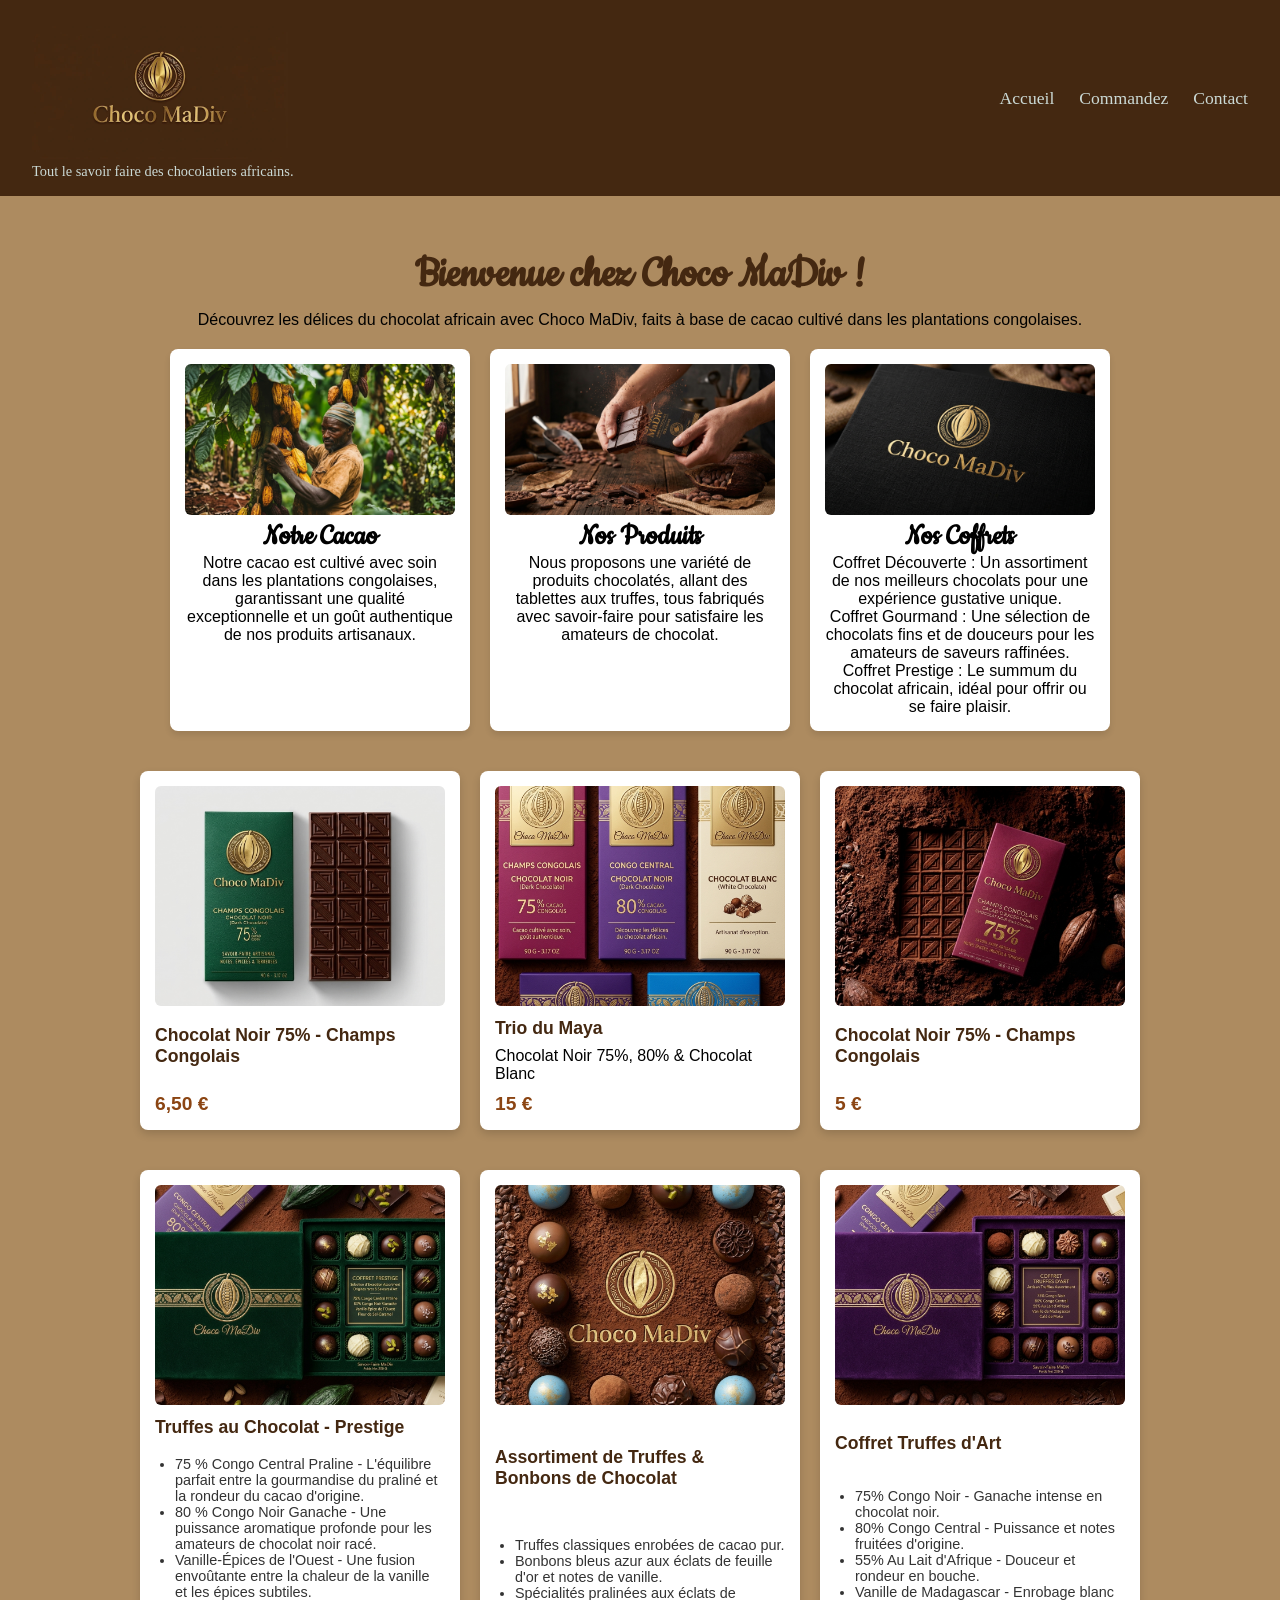
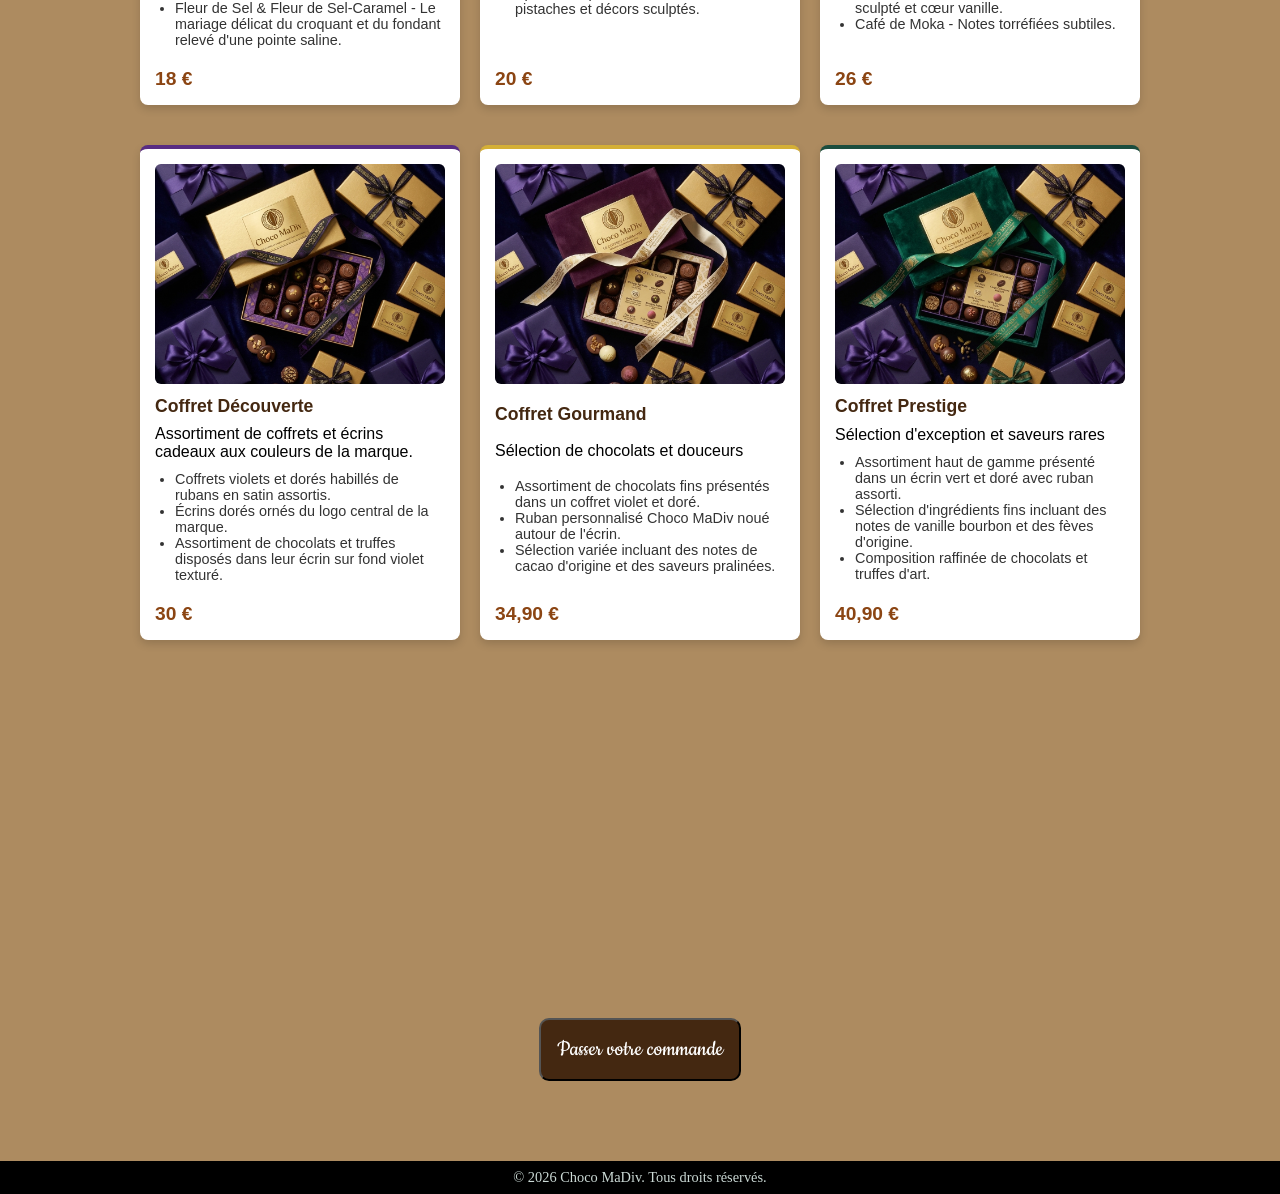
==== index.html @ 6e5a8d26 "Premier commit - Fondations du projet" ====
<!DOCTYPE html>
<html lang="fr">
<head>
    <meta charset="UTF-8">
    <meta name="viewport" content="width=device-width, initial-scale=1.0">
    <title>Choco MaDiv</title>
    <link rel="stylesheet" href="css/style.css">
    <link type="image/jpeg" rel="icon" href="assets/images/favicon.jpg">
    <link rel="preconnect" href="https://fonts.googleapis.com">
    <link rel="preconnect" href="https://fonts.gstatic.com" crossorigin>
    <link href="https://fonts.googleapis.com/css2?family=Cookie&display=swap" rel="stylesheet">
</head>
<body>
    <header>
        <div class="logo">
        <a href="index.html" class="logo" title="Choco MaDiv">
            <img src="assets/images/logo_MaDiv_2.webp" alt="logo_Choco_MaDiv">
        </a>
        <h1>Tout le savoir faire des chocolatiers africains.</h1>
        </div>

        <nav>
            <ul>
                <li><a href="index.html">Accueil</a></li>
                <li><a href="html/commandez.html">Commandez</a></li>
                <li><a href="#">Contact</a></li>
            </ul>
        </nav>
    </header>
    
    <main>
        <section class="welcom">
            <h2>Bienvenue chez Choco MaDiv !</h2>
            <p>Découvrez les délices du chocolat africain avec Choco MaDiv, faits à base de cacao cultivé dans les plantations congolaises.</p>
            <div class="recette">
                <article>
                    <img src="assets/images/Cultiv_MaDiv.jpg" alt="Cultiv_MaDiv">
                    <h3>Notre Cacao</h3>
                    <p>Notre cacao est cultivé avec soin dans les plantations congolaises, garantissant une qualité exceptionnelle et un goût authentique de nos produits artisanaux.</p>
                </article>

                <article>
                    <img src="assets/images/choco_MaDiv.jpg" alt="Choco_MaDiv">
                    <h3>Nos Produits</h3>
                    <p>Nous proposons une variété de produits chocolatés, allant des tablettes aux truffes, tous fabriqués avec savoir-faire pour satisfaire les amateurs de chocolat.</p>
                </article>

                <article>
                    <img src="assets/images/Coffret_MaDiv.jpg" alt="Coffret_MaDiv">
                    <h3>Nos Coffrets</h3>
                    <ul>
                        <li>Coffret Découverte : Un assortiment de nos meilleurs chocolats pour une expérience gustative unique.</li>
                        <li>Coffret Gourmand : Une sélection de chocolats fins et de douceurs pour les amateurs de saveurs raffinées.</li>
                        <li>Coffret Prestige : Le summum du chocolat africain, idéal pour offrir ou se faire plaisir.</li>
                    </ul>
                </article>
            </div>
        </section>
    
        <div class="product-grid product1">
            <article>
                <img src="assets/images/tablette_cholo_vert.jpg" alt="tablette_choco_vert">
                <h3>Chocolat Noir 75% - Champs Congolais</h3>
                <p class="price">6,50 €</p>
            </article>
        
            <article>
                <img src="assets/images/tablette_choco_ensemble.jpg" alt="tablette_Choco_ensemble">
                <h3>Trio du Maya</h3>
                <p>Chocolat Noir 75%, 80% & Chocolat Blanc</p>
                <p class="price">15 €</p>
            </article>
            
            <article>
                <img src="assets/images/tablette_chocolat_rose.jpg" alt="tablette_chocolat_rose">
                <h3>Chocolat Noir 75% - Champs Congolais</h3>
                <p class="price">5 €</p>
            </article>
        </div>

        <div class="product-grid product2">
            <article>
                <img src="assets/images/truffe_vert.jpg" alt="truffe_vert">
                <h3>Truffes au Chocolat - Prestige</h3>
                <ul>
                    <li>75 % Congo Central Praline - L'équilibre parfait entre la gourmandise du praliné et la rondeur du cacao d'origine.</li>
                    <li>80 % Congo Noir Ganache - Une puissance aromatique profonde pour les amateurs de chocolat noir racé.</li>
                    <li>Vanille-Épices de l'Ouest - Une fusion envoûtante entre la chaleur de la vanille et les épices subtiles.</li>
                    <li>Fleur de Sel & Fleur de Sel-Caramel - Le mariage délicat du croquant et du fondant relevé d'une pointe saline.</li>
                </ul>
                <p class="price">18 €</p>
            </article>        

            <article>
                <img src="assets/images/truffe_main.jpg" alt="truffe_main">
                <h3>Assortiment de Truffes & Bonbons de Chocolat</h3>
                <ul>
                    <li>Truffes classiques enrobées de cacao pur.</li>
                    <li>Bonbons bleus azur aux éclats de feuille d'or et notes de vanille.</li>
                    <li>Spécialités pralinées aux éclats de pistaches et décors sculptés.</li>
                </ul>
                <p class="price">20 €</p>
            </article>
        
            <article>
                <img src="assets/images/truffe_coffret.jpg" alt="truffe_coffret">
                <h3>Coffret Truffes d'Art</h3>
                <ul>
                    <li>75% Congo Noir - Ganache intense en chocolat noir.</li>
                    <li>80% Congo Central - Puissance et notes fruitées d'origine.</li>
                    <li>55% Au Lait d'Afrique - Douceur et rondeur en bouche.</li>
                    <li>Vanille de Madagascar - Enrobage blanc sculpté et cœur vanille.</li>
                    <li>Café de Moka - Notes torréfiées subtiles.</li>
                </ul>
                <p class="price">26 €</p>
            </article>
        </div>

        <div class="product-grid product3">
            <article class="card-decouverte">
                <img src="assets/images/coffret1.jpg" alt="coffret1">
                <h3>Coffret Découverte</h3>
                <p>Assortiment de coffrets et écrins cadeaux aux couleurs de la marque.</p>
                <ul>
                    <li>Coffrets violets et dorés habillés de rubans en satin assortis.</li>
                    <li>Écrins dorés ornés du logo central de la marque.</li>
                    <li>Assortiment de chocolats et truffes disposés dans leur écrin sur fond violet texturé.</li>
                </ul>
                <p class="price">30 €</p>
            </article>        

            <article class="card-gourmand">
                <img src="assets/images/coffret2.jpg" alt="coffret2">
                <h3>Coffret Gourmand</h3>
                <p>Sélection de chocolats et douceurs</p>
                <ul>
                    <li>Assortiment de chocolats fins présentés dans un coffret violet et doré.</li>
                    <li>Ruban personnalisé Choco MaDiv noué autour de l'écrin.</li>
                    <li>Sélection variée incluant des notes de cacao d'origine et des saveurs pralinées.</li>
                </ul>
                <p class="price">34,90 €</p>
            </article>
        
            <article class="card-prestige">
                <img src="assets/images/coffret3.jpg" alt="coffret3">
                <h3>Coffret Prestige</h3>
                <p>Sélection d'exception et saveurs rares</p>
                    <ul>
                        <li>Assortiment haut de gamme présenté dans un écrin vert et doré avec ruban assorti.</li>
                        <li>Sélection d'ingrédients fins incluant des notes de vanille bourbon et des fèves d'origine.</li>
                        <li>Composition raffinée de chocolats et truffes d'art.</li>
                    </ul>
                <p class="price">40,90 €</p>
            </article>
        </div>

        <div class="map-container">
            <iframe src="https://www.google.com/maps/embed?pb=!1m18!1m12!1m3!1d3978.7289540922707!2d15.278317499999998!3d-4.272824700000001!2m3!1f0!2f0!3f0!3m2!1i1024!2i768!4f13.1!3m3!1m2!1s0x1a6a33125907a675%3A0xeab0dace756562a6!2sLe%20Souk%20Restaurant!5e0!3m2!1sen!2sfr!4v1794083373729!5m2!1sen!2sfr" width="400" height="300" style="border:0;" allowfullscreen="" loading="lazy" referrerpolicy="strict-origin-when-cross-origin"></iframe>
        </div>
        
        <div class="next-page">
            <button><a href="html/commandez.html">Passer votre commande</a></button>
        </div>
    </main>

    <footer>&copy; 2026 Choco MaDiv. Tous droits réservés.</footer>
</body>
</html>
---- css/style.css ----
*,::after,::before{
    padding: 0;
    margin: 0;
    box-sizing: border-box;
}

header{
    background-color: #442811;
    display: flex;
    justify-content: space-between;
    align-items: center;
    padding: 1rem 2rem;
}

header img{
    width: 16rem;
    height: auto;
    border-radius: 10px;
}

header h1{
    font-size: 0.9rem;
    color: #cbd9d5;
    font-weight: normal;
}

header nav ul{
    list-style: none;
    display: flex;
    gap: 25px;
}

header nav ul li a{
    color: #cbd9d5;
    text-decoration: none;
    font-size: 1.1rem;
    font-weight: 500;
    transition: color 0.3s ease;
}

header nav ul li a:hover{
    color: blanchedalmond;
}

footer{
    background-color: black;
    text-align: center;
    color: #cbd9d5;
    padding: 0.5rem;
    font-size: 0.9rem; 
}

main{
    background-color: #ad8b60;
    font-family: Arial, Helvetica, sans-serif;
    padding: 2rem;
}

.cookie-regular{
  font-family: "Cookie", cursive;
  font-weight: 400;
  font-style: normal;
}


.welcom{
    text-align: center;
    padding: 20px;
}

.welcom h2{
    color: #442811;
    margin-bottom: 10px;
    font-family: "Cookie", cursive;
    font-size: 3rem;
    font-style: normal;
}

.recette{
    display: flex;
    justify-content: center;
    gap: 20px;
    flex-wrap: wrap;
    margin-top: 20px;
}

.recette article{
    background: #fff;
    border-radius: 8px;
    padding: 15px;
    width: 300px;
    box-shadow: 0 4px 6px #0000001a;
}

.recette article h3{
    font-family: "Cookie", cursive;
    font-size: 2rem;
}

.recette ul li{
    list-style: none;
}

.recette img{
    width: 100%;
    border-radius: 6px;
}

.product-grid{
    display: flex;
    justify-content: center;
    gap: 20px;
    flex-wrap: wrap;
    padding: 20px;
}

.product-grid article{
    background-color: #ffffff;
    border-radius: 8px;
    padding: 15px;
    width: 320px;
    box-shadow: 0 4px 8px #00000026;
    display: flex;
    flex-direction: column;
    justify-content: space-between;
}

.product-grid img{
    width: 100%;
    height: 220px;
    object-fit: cover;
    border-radius: 6px;
    margin-bottom: 12px;
}

.product-grid h3{
    color: #442811;
    font-size: 1.1rem;
    margin-bottom: 8px;
}

.product-grid ul{
    margin: 10px 0 10px 20px;
    font-size: 0.9rem;
    color: #333;
}

.product-grid .price{
    font-size: 1.2rem;
    font-weight: bold;
    color: #8b4513;
    margin-top: 10px;
}


.product3 .card-decouverte{
    border-top: 4px solid #582c83;
}

.product3 .card-gourmand{
    border-top: 4px solid #d4af37;
}

.product3 .card-prestige{
    border-top: 4px solid #1b4d3e;
}

.map-container{
    display: flex;
    justify-content: center;
    margin: 10px 0;
}

.map-container iframe{
    border-radius: 15px;
}

.next-page{
    display: flex;
    justify-content: center;
    align-items: center;
    width: 100%;
    margin: 2rem 0;
}

.next-page button{
    background-color: #442811;
    margin: 1rem;
    padding: 1rem;
    border-radius: 10px;
}

.next-page button a{
    font-family: "Cookie", cursive;
    color: #ffffff;
    text-decoration: none;
    font-size: 1.5rem;
    font-weight: 500;
}

@media screen and (max-width: 768px) {
    header {
        flex-direction: column;
        gap: 15px;
        text-align: center;
        padding: 1rem;
    }

    header nav ul {
        gap: 15px;
        flex-wrap: wrap;
        justify-content: center;
    }

    .product-grid {
        padding: 10px;
        gap: 15px;
    }

    .product-grid article, .recette article {
        width: 100%;
        max-width: 350px;
    }

    .map-container iframe {
        width: 100%;
        max-width: 400px;
        height: 250px;
    }
}

@media screen and (max-width: 480px) {
    header img {
        width: 12rem;
    }

    header h1 {
        font-size: 0.8rem;
    }

    main {
        padding: 1rem 0.5rem;
    }

    .welcom h2 {
        font-size: 2.2rem;
    }

    .next-page button {
        width: 90%;
        text-align: center;
    }
}
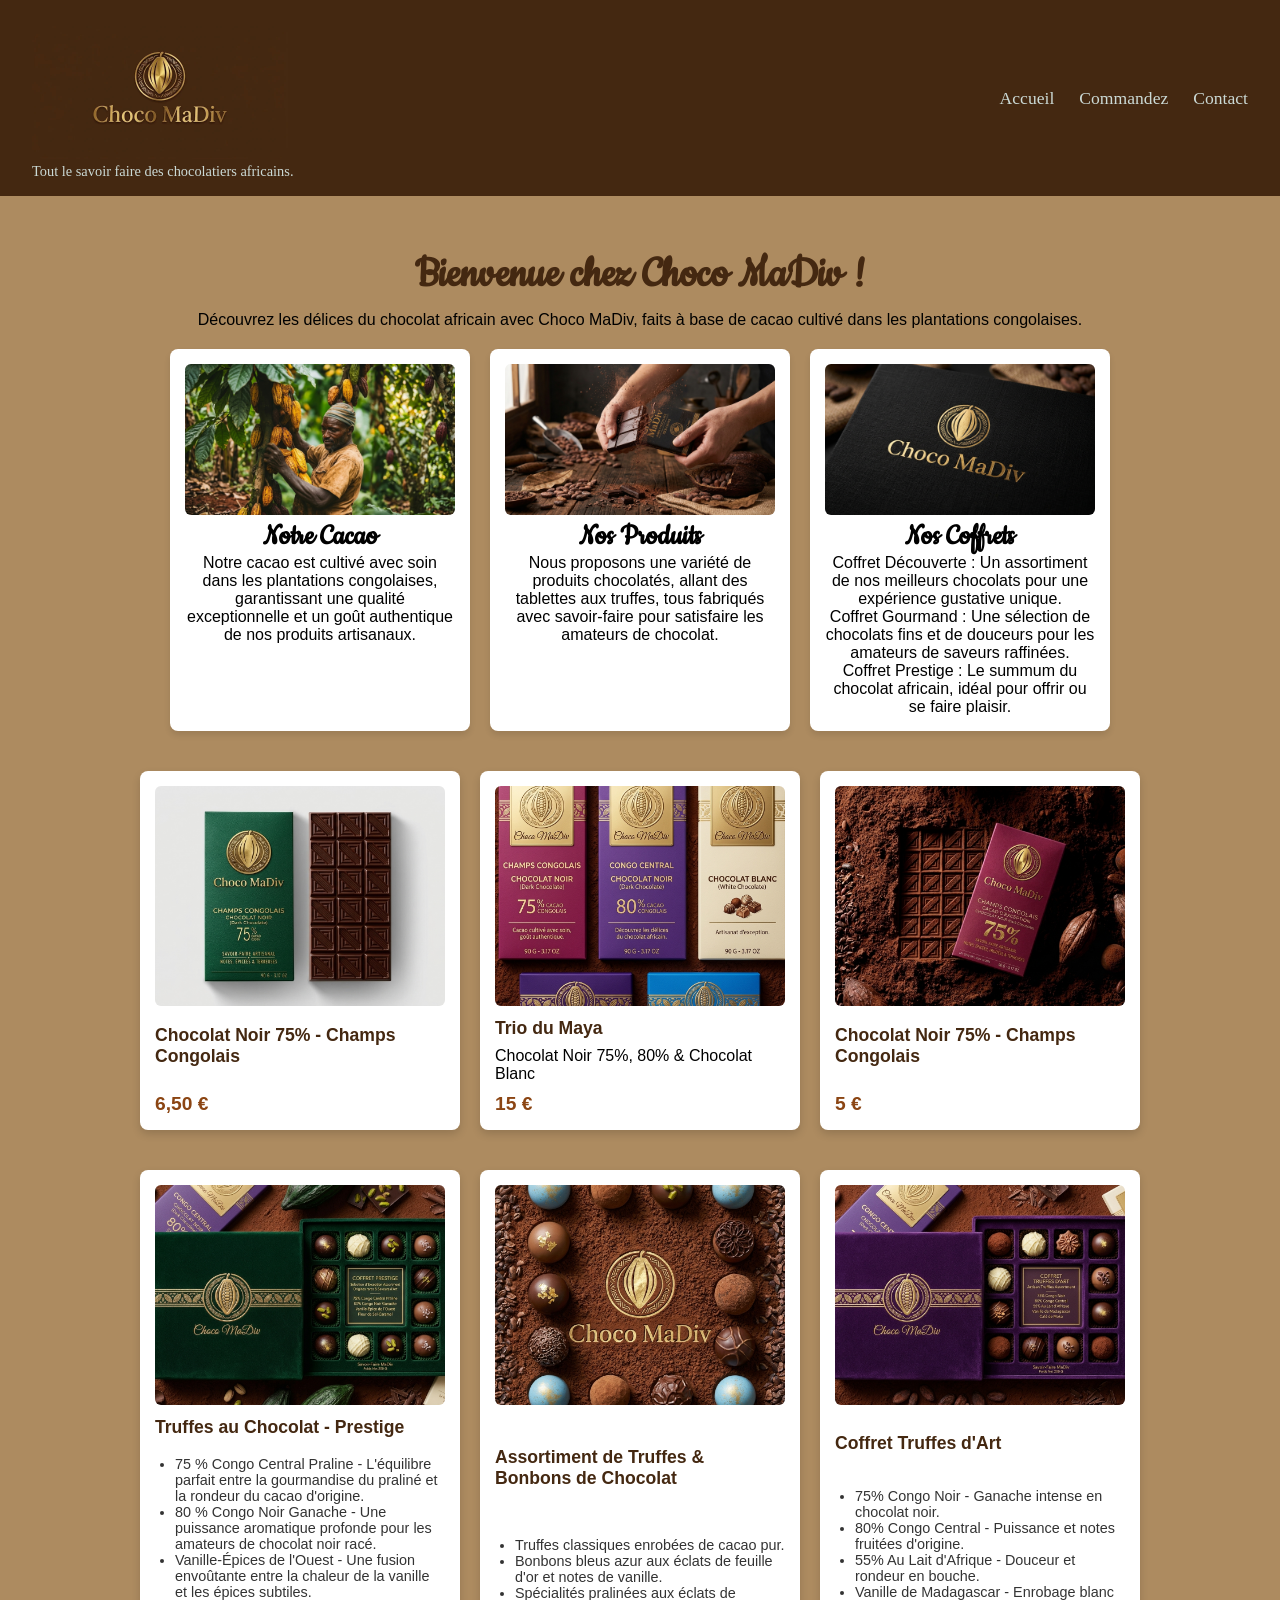
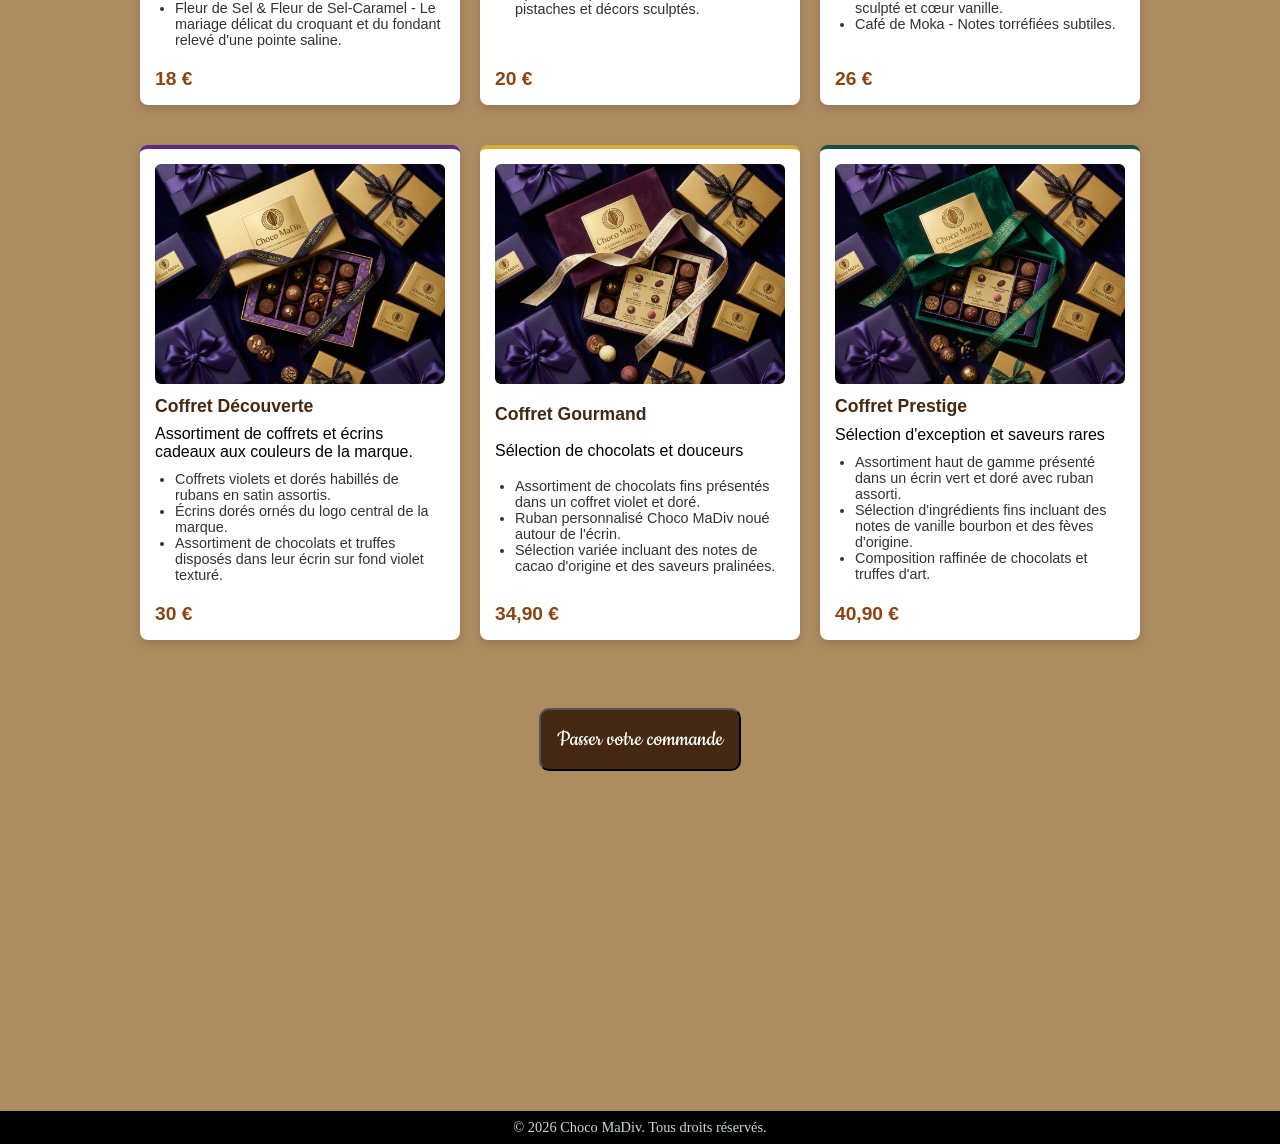
==== commit f319718b: "Finalisation de la mise en forme et correction des formulaires" ====
--- a/index.html
+++ b/index.html
@@ -154,12 +154,12 @@
             </article>
         </div>
 
+        <div class="next-page">
+            <button><a href="html/commandez.html">Passer votre commande</a></button>
+        </div>
+        
         <div class="map-container">
             <iframe src="https://www.google.com/maps/embed?pb=!1m18!1m12!1m3!1d3978.7289540922707!2d15.278317499999998!3d-4.272824700000001!2m3!1f0!2f0!3f0!3m2!1i1024!2i768!4f13.1!3m3!1m2!1s0x1a6a33125907a675%3A0xeab0dace756562a6!2sLe%20Souk%20Restaurant!5e0!3m2!1sen!2sfr!4v1794083373729!5m2!1sen!2sfr" width="400" height="300" style="border:0;" allowfullscreen="" loading="lazy" referrerpolicy="strict-origin-when-cross-origin"></iframe>
-        </div>
-        
-        <div class="next-page">
-            <button><a href="html/commandez.html">Passer votre commande</a></button>
         </div>
     </main>
 
--- a/css/style.css
+++ b/css/style.css
@@ -3,6 +3,99 @@
     margin: 0;
     box-sizing: border-box;
 }
+
+main .oder {
+    background-color: #ffffff; 
+    max-width: 700px;
+    padding: 40px;
+    border-radius: 12px;
+    box-shadow: 0 8px 24px #00000033;
+    margin: 20px auto;
+    box-sizing: border-box;
+    display: flex;
+    flex-direction: column;
+    gap: 30px;
+}
+
+
+main .oder h2 {           
+    color: #5c3a21;
+    margin-top: 0;
+    font-family: "Cookie", cursive;
+    display:flex;
+    justify-content: center;
+    font-size: 3rem;
+    font-style: normal;
+}
+
+
+form {
+    display: flex;
+    flex-direction: column;
+    gap: 15px;
+}
+
+form div {
+    display: flex;
+    flex-direction: column;
+    gap: 5px;
+    text-align: left;
+}
+
+label {
+    font-weight: 600;
+    color: #4a4a4a;
+    font-size: 0.95rem;
+}
+
+.coffret label,
+.coffret select {
+    font-weight: bold;
+}
+
+input, select, textarea {
+    width: 100%;
+    padding: 10px 12px;
+    border: 1px solid #ccc;
+    border-radius: 6px;
+    font-size: 1rem;
+    box-sizing: border-box;
+}
+
+input:focus, select:focus, textarea:focus {
+    outline: none;
+    border-color: #ad8b60;
+}
+
+textarea {
+    resize: vertical;
+}
+
+button[type="submit"], main button {
+    display: flex;
+    justify-content: center;
+    padding: 12px 20px;
+    margin: 1rem;
+    font-family: "Cookie", cursive;
+    font-size: 1.5rem;
+    font-weight: 500;
+    background-color: #5c3a21;
+    color: #ffffff;
+    cursor: pointer;
+    align-self: center;
+    border-radius: 10px;
+}
+
+button[type="submit"]:hover, main button:hover {
+    background-color: #3d2615;
+}
+
+iframe {
+    width: 100%;
+    height: 250px;
+    border-radius: 8px;
+}
+
 
 header{
     background-color: #442811;
@@ -196,6 +289,7 @@
     text-decoration: none;
     font-size: 1.5rem;
     font-weight: 500;
+    cursor: pointer;
 }
 
 @media screen and (max-width: 768px) {
